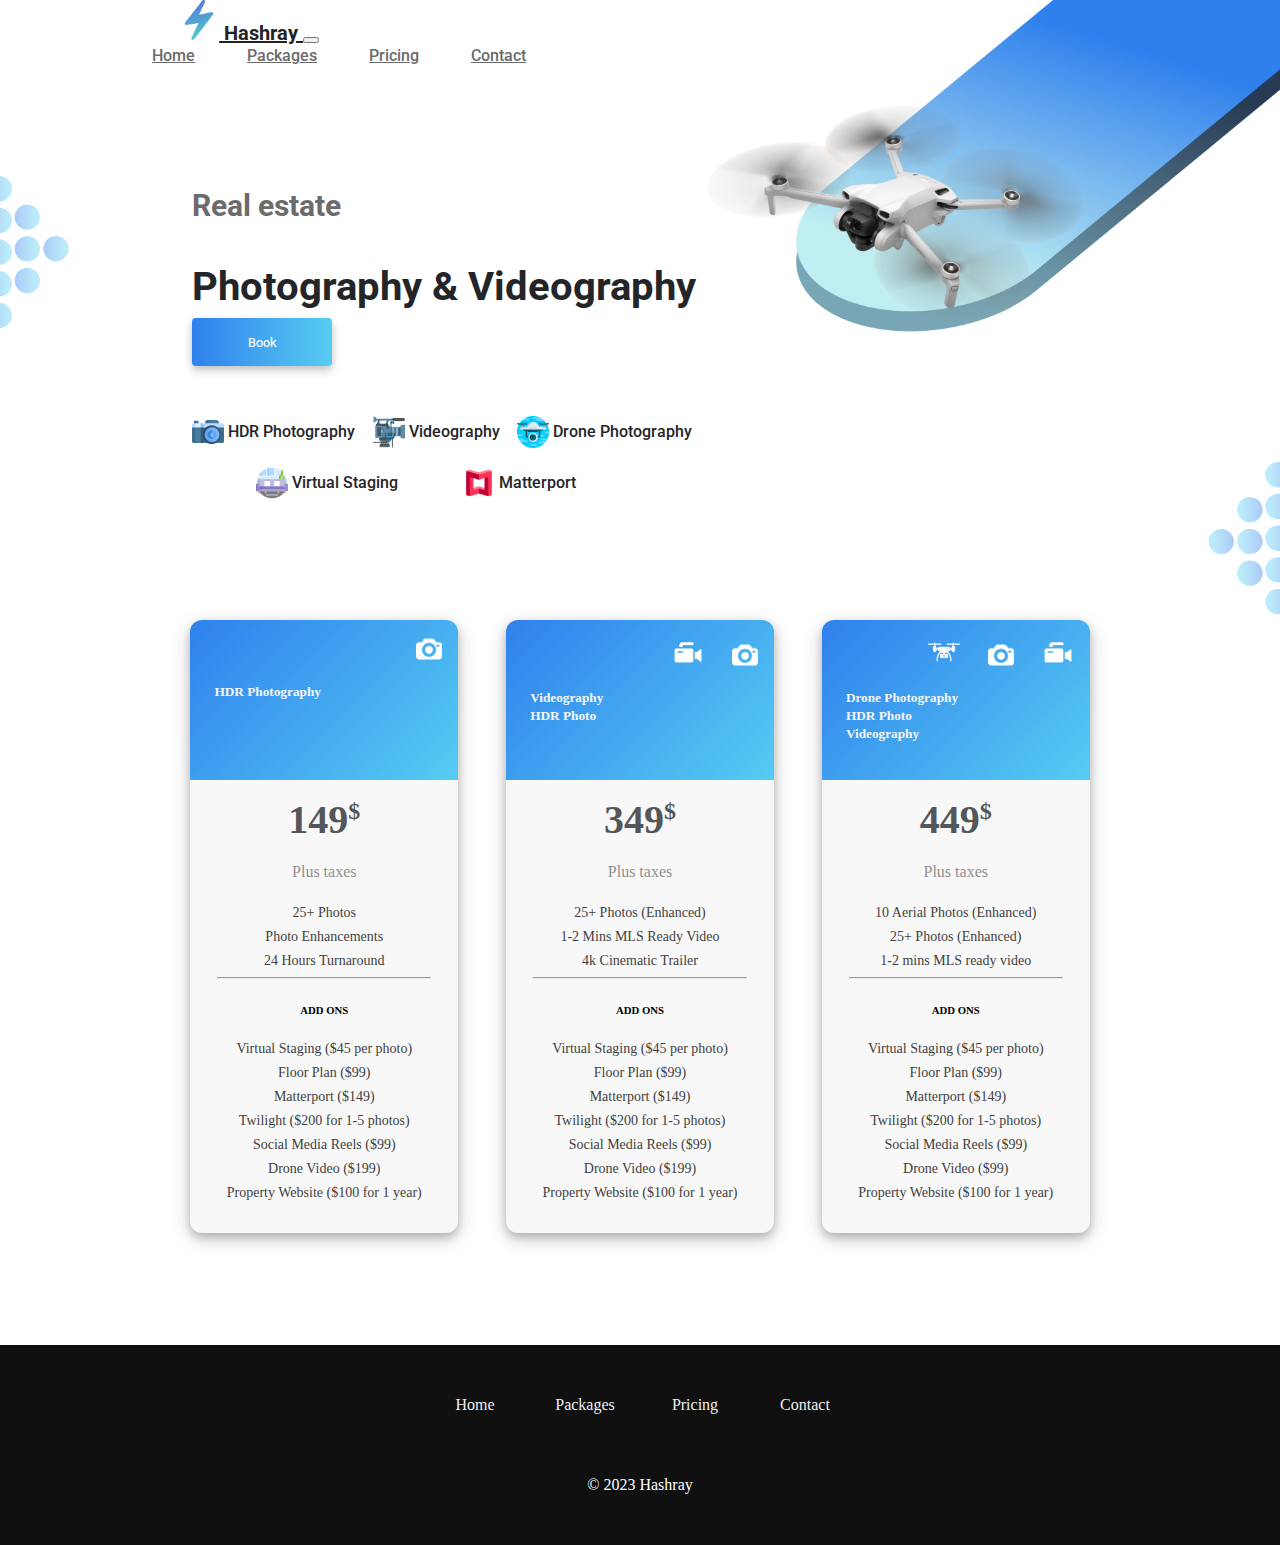
==== index.html @ f30b9655 "Add files via upload" ====
<!DOCTYPE html>
<html lang="en">
<head>
  <meta charset="UTF-8">
  <meta http-equiv="X-UA-Compatible" content="IE=edge">
  <meta name="viewport" content="width=device-width, initial-scale=1.0">
  <title>HomePage</title>
  <link rel="preconnect" href="https://fonts.googleapis.com">
  <link rel="preconnect" href="https://fonts.gstatic.com" crossorigin>
  <link href="https://fonts.googleapis.com/css2?family=Galada&family=Roboto:wght@100;300;400;500;700;900&display=swap" rel="stylesheet">
  <link href="https://cdn.jsdelivr.net/npm/bootstrap@5.2.3/dist/css/bootstrap.min.css" rel="stylesheet" integrity="sha384-rbsA2VBKQhggwzxH7pPCaAqO46MgnOM80zW1RWuH61DGLwZJEdK2Kadq2F9CUG65" crossorigin="anonymous">
  <link rel="stylesheet" href="app.css">
</head>

<body>  
  <!-- Navbar -->
  <nav class="myNav navbar sticky-top navbar-expand-lg navbar-light bg-light" id="pageTop">
    <div class="container-fluid">
      <a class="navbar-brand" href="#">
        <img src="/Images/HashRay.png" alt="Bootstrap" width="40" height="40">
        Hashray
      </a>
      <button class="navbar-toggler" type="button" data-bs-toggle="collapse" data-bs-target="#navbarNavAltMarkup" aria-controls="navbarNavAltMarkup" aria-expanded="false" aria-label="Toggle navigation">
        <span class="navbar-toggler-icon"></span>
      </button>
      <div class="collapse navbar-collapse" id="navbarNavAltMarkup">
        <div class="navbar-nav justify-content-center">
          <a class="nav-link active" aria-current="page" href="#pageTop">Home</a>
          <a class="nav-link" href="#PricingID">Packages</a>
          <a class="nav-link" href="#PricingID">Pricing</a>
          <a class="nav-link" href="contact.html">Contact</a>
        </div>
      </div>
    </div>
  </nav>
    
  <!-- Hero -->
  <div class="HeroDiv">
    <p class="heroHeading1">Real estate </p>
    <p class="heroHeading2">Photography & Videography </p>
    <button class="heroButton" onclick="location.href='/order.html'">Book</button>
    <div class="IconsFirstSet">
      <div class="IconContainer" >
        <img src="Images/camera_alt.png" alt="" width="32px" height="32px">
        <p>HDR Photography</p>
      </div>
      <div class="IconContainer" >
        <img src="Images/camera.png" alt="" width="32px" height="32px">
        <p>Videography</p>
      </div>
      <div class="IconContainer" >
        <img src="Images/drone_blue.png" alt="" width="32px" height="32px">
        <p>Drone Photography</p>
      </div>
    </div>
    <div class="IconsSecondSet">
      <div class="IconContainer" >
        <img src="Images/couch.png" alt="" width="32px" height="32px">
        <p>Virtual Staging</p>
      </div>
      <div class="IconContainer" >
        <img src="Images/Icon Red Left Shadow RGB.png" alt="" width="32px" height="32px">
        <p>Matterport</p>
      </div>
    </div>
    <div class="smallScreenIcons">
      <img src="Images/camera_alt.png" alt="" width="32px" height="32px">
      <img src="Images/camera.png" alt="" width="32px" height="32px">
      <img src="Images/drone_blue.png" alt="" width="32px" height="32px">
      <img src="Images/couch.png" alt="" width="32px" height="32px">
      <img src="Images/Icon Red Left Shadow RGB.png" alt="" width="32px" height="32px">
    </div>
  </div>

  <!-- Pricing Container -->
  <div class="PricingContainer" id="PricingID">
    <div class="cardPricing cardOne">
      <div class="cardTop cardOneTop">
        <div class="imageContainer">
          <img src="/Images/photo-camera.png" class="cardIcon" alt="" width="26px" height="26px">
        </div>
        <div class="cardHeadingContainer">
          <h5 class="cardHeading">HDR Photography</h5>
        </div>
      </div>
      <div class="cardBottom">
        <h3 class="price">149</h3>
        <p class="taxes">Plus taxes</p>
        <div class="cardParaContainer">
          <p class="cardParagraph">25+ Photos</p>
          <p class="cardParagraph">Photo Enhancements</p>
          <p class="cardParagraph">24 Hours Turnaround</p>
          <hr>
          <h6>ADD ONS</h6>
          <div class="AddOns">
            <p class="cardParagraph">Virtual Staging ($45 per photo)</p>
            <p class="cardParagraph">Floor Plan ($99)</p>
            <p class="cardParagraph">Matterport ($149)</p>
            <p class="cardParagraph">Twilight ($200 for 1-5 photos)</p>
            <p class="cardParagraph">Social Media Reels ($99)</p>
            <p class="cardParagraph">Drone Video ($199)</p>
            <p class="cardParagraph">Property Website ($100 for 1 year)</p>
          </div>
        </div>
      </div>
    </div>
    <div class="cardPricing cardTwo">
      <div class="cardTop cardTwoTop">
        <div class="imageContainer">
          <img src="/Images/camcorder.png" class="cardIcon" alt="" width="32px" height="32px">
          <img src="/Images/photo-camera.png" class="cardIcon" alt="" width="26px" height="26px">
        </div>
        <div class="cardHeadingContainer">
          <h5 class="cardHeading">Videography</h5>
          <h5 class="cardHeading">HDR Photo</h5>  
        </div>
      </div>
      <div class="cardBottom">
        <h3 class="price">349</h3>
        <p class="taxes">Plus taxes</p>
        <div class="cardParaContainer">
          <p class="cardParagraph">25+ Photos (Enhanced)</p>
          <p class="cardParagraph">1-2 Mins MLS Ready Video</p>
          <p class="cardParagraph">4k Cinematic Trailer</p>
          <hr>
          <h6>ADD ONS</h6>
          <div class="AddOns">
            <p class="cardParagraph">Virtual Staging ($45 per photo)</p>
            <p class="cardParagraph">Floor Plan ($99)</p>
            <p class="cardParagraph">Matterport ($149)</p>
            <p class="cardParagraph">Twilight ($200 for 1-5 photos)</p>
            <p class="cardParagraph">Social Media Reels ($99)</p>
            <p class="cardParagraph">Drone Video ($199)</p>
            <p class="cardParagraph">Property Website ($100 for 1 year)</p>
          </div>
        </div>
      </div>       
    </div>
    <div class="cardPricing cardThree">
      <div class="cardTop cardTwoTop">
        <div class="imageContainer">
          <img src="/Images/drone.png" class="cardIcon" alt="" width="32px" height="32px">
          <img src="/Images/photo-camera.png" class="cardIcon" alt="" width="26px" height="26px">
          <img src="/Images/camcorder.png" class="cardIcon" alt="" width="32px" height="32px">
        </div>
        <div class="cardHeadingContainer">
          <h5 class="cardHeading">Drone Photography</h5>  
          <h5 class="cardHeading">HDR Photo</h5>  
          <h5 class="cardHeading">Videography</h5>
        </div>
      </div>
      <div class="cardBottom">
        <h3 class="price">449</h3>
        <p class="taxes">Plus taxes</p>
        <div class="cardParaContainer">
          <p class="cardParagraph">10 Aerial Photos (Enhanced)</p>
          <p class="cardParagraph">25+ Photos (Enhanced)</p>
          <p class="cardParagraph">1-2 mins MLS ready video</p>
          <hr>
          <h6>ADD ONS</h6>
          <div class="AddOns">
            <p class="cardParagraph">Virtual Staging ($45 per photo)</p>
            <p class="cardParagraph">Floor Plan ($99)</p>
            <p class="cardParagraph">Matterport ($149)</p>
            <p class="cardParagraph">Twilight ($200 for 1-5 photos)</p>
            <p class="cardParagraph">Social Media Reels ($99)</p>
            <p class="cardParagraph">Drone Video ($99)</p>
            <p class="cardParagraph">Property Website ($100 for 1 year)</p>
          </div>
        </div>
      </div>       
    </div>
  </div>

  
  <!-- Footer -->
  <footer class="footerContainer" id="footerID">
    <div class="footerNavContainer">
      <ul class="footerNav">
        <li class="footer-item"><a href="#pageTop" class="footer-anchor">Home</a></li>
        <li class="footer-item"><a href="#PricingID" class="footer-anchor">Packages</a></li>
        <li class="footer-item"><a href="#PricingID" class="footer-anchor">Pricing</a></li>
        <li class="footer-item"><a href="contact.html" class="footer-anchor">Contact</a></li>
      </ul>
    </div>
    <div class="copyrightContainer">
      <p class="copyright">© 2023 Hashray</p>
    </div>    
  </footer>
  

  <script src="https://cdn.jsdelivr.net/npm/bootstrap@5.2.3/dist/js/bootstrap.bundle.min.js" integrity="sha384-kenU1KFdBIe4zVF0s0G1M5b4hcpxyD9F7jL+jjXkk+Q2h455rYXK/7HAuoJl+0I4" crossorigin="anonymous"></script>
</body>
---- app.css ----
body {
    margin: 0px;
    width: 100vw;
    display: flex;
    flex-direction: column;
    justify-content: center;
    align-items: center;
    overflow-x: hidden;
    background-image: url(Images/BG_Image.png);
    background-size: 100%;
    background-repeat: no-repeat;
}

.navbar-brand {
    margin-left: 14%;
    font-family: 'Roboto';
    font-style: normal;
    font-weight: 700;
    font-size: 20px;
    line-height: 0px;
    color: #232323;
}

.myNav {
    width: 100%;
    /* --bs-bg-opacity: 0; */
}

.navbar-nav {
    margin-left: 10%;
}

.nav-link {
    margin: 0px 24px 0px 24px;
    font-family: 'Roboto';
    font-style: normal;
    font-weight: 500;
    font-size: 16px;
    line-height: 24px;
    color: #6B6B6B;
}

.HeroDiv {
    width: 70vw;
    height: auto;
    margin-top: 120px;
}

.heroHeading1 {
    font-family: 'Roboto';
    font-style: normal;
    font-weight: 700;
    font-size: 30px;
    line-height: auto;
    color: #6B6B6B;
    margin: 0px;
}

.heroHeading2 {
    font-family: 'Roboto';
    font-style: normal;
    font-weight: 700;
    font-size: 40px;
    line-height: auto;
    color: #232528;
    margin-bottom: 8px;
}

.heroButton {
    border: none;
    width: 140px;
    height: 48px;
    background: linear-gradient(90.07deg, #2F80ED 0.06%, #56CCF2 98.51%);
    border-radius: 4px;
    color: #F5F5F5;
    filter: drop-shadow(0px 4px 4px rgba(0, 0, 0, 0.25));
    font-family: 'Roboto';
    font-weight: 500;
}

.IconsFirstSet {
    display: flex;
    justify-content: space-between;
    width: 50%;
    min-width: 500px;
    margin-top: 40px;
    flex-wrap: wrap;
}

.IconContainer {
    display: flex;
    align-items: center;
}

.IconContainer p {
    margin-top: 16px;
    margin-left: 4px;
    font-family: 'Roboto';
    font-style: normal;
    font-weight: 500;
    font-size: 16px;
    line-height: 19px;
    color: #232528;
}

.IconsSecondSet {
    display: flex;
    justify-content: space-evenly;
    width: 50%;
    margin-top: 0px;
    min-width: 300px;
    flex-wrap: wrap;
}

.smallScreenIcons {
    display: none;
}

.PricingContainer {
    width: 74vw;
    height: auto;
    /* background-color: antiquewhite; */
    margin-top: 100px;
    align-self: center;
    display: flex;
    flex-wrap: wrap;
    justify-content: center;
    align-items: center;
}

.cardPricing {
    margin: auto;
    margin: 12px 24px 12px 24px;
    min-height: 400px;
    flex-basis: 250px;
    flex-grow: 1;
    background-color: #F8F8F8;
    border-radius: 12px;
    box-shadow: 0 4px 8px 0 rgba(0, 0, 0, 0.2), 0 6px 20px 0 rgba(0, 0, 0, 0.19);
}

.cardTop {
    /* background-color: #56CCF2; */
    background: linear-gradient(135deg, #2F80ED, #56CCF2);
    height: 160px;
    border-radius: 12px 12px 0px 0px;
    display: flex;
    flex-direction: column;
}

.imageContainer {
    align-self: flex-end;
    margin: 0px 16px;
}

.cardIcon {
    margin: 16px 0px 0px 24px;
}

.cardHeading {
    color: #F5F5F5;
    margin: 2px 24px;
}

.cardHeadingContainer {
    margin-top: 16px;
    margin-bottom: 16px;
}


.cardBottom {
    display: flex;
    flex-direction: column;
    justify-content: center;
    align-items: center;
    height: auto;
}

.cardParaContainer {
    width: 80%;
    text-align: center;
}

.price {
    font-weight: 800;
    font-size: 40px;
    margin: 16px 0px 4px 0px;
    color: #54575A;
}

.price::after {
    content: '$';
    font-size: 24px;
    font-weight: 900;
    vertical-align: super;
}

.dollar {
    font-size: 16px;
    color: #54575A;
}

.taxes {
    font-size: 16px;
    color: #909090;
}

.cardLine {
    width: 80%;
    margin: 8px;
}

.cardParagraph {
    margin: 8px;
    font-size: 14px;
    font-weight: 500;
    color: #414141;
}

.AddOns {
    margin: 16px 0px 32px 0px;
}

.footerContainer {
    width: 100vw;
    height: 200px;
    margin-top: 100px;
    background-color: #101010;
    display: flex;
    flex-direction: column;
    justify-content: center;
}

.footerNav {
    list-style-type: none;
    display: flex;
    justify-content: center;
    height: 24px;
    padding: 0px;
}

.footer-item {
    margin: 0px 20px;
    width: 70px;
    text-align: center;
}

.footer-anchor {
    text-decoration: none;
    color: rgb(239, 239, 239);
}

.footer-anchor:hover {
    text-decoration: underline;
    color: whitesmoke;
    font-size: 17px;
}

.copyrightContainer {
    align-self: center;
    margin-top: 24px;
    color: rgb(255, 255, 255);
}








/*********************************************Media Queries - Medium*********************************************/
/*********************************************Media Queries - Medium*********************************************/
/*********************************************Media Queries - Medium*********************************************/
@media screen and (max-width:700px) {

    body {
        background-image: url(Images/BG_Image_Low.png);
    }

    .navbar-brand {
        margin-left: 0%;
    }

    .IconContainer {
        display: none;
    }

    .smallScreenIcons {
        display: flex;
        justify-content: space-between;
    }

    .HeroDiv {
        margin-top: 60px !important;
        width: 78vw;
    }

    .PricingContainer {
        width: 90vw;
        height: auto;
        /* background-color: antiquewhite; */
        margin-top: 40px;
        align-self: center;
        display: flex;
        flex-wrap: wrap;
        justify-content: center;
        align-items: center;
    }

    .HeroDiv {
        margin-top: 80px;
    }

    .footer-item {
        margin: 0px 10px;
        width: 65px;
    }
}
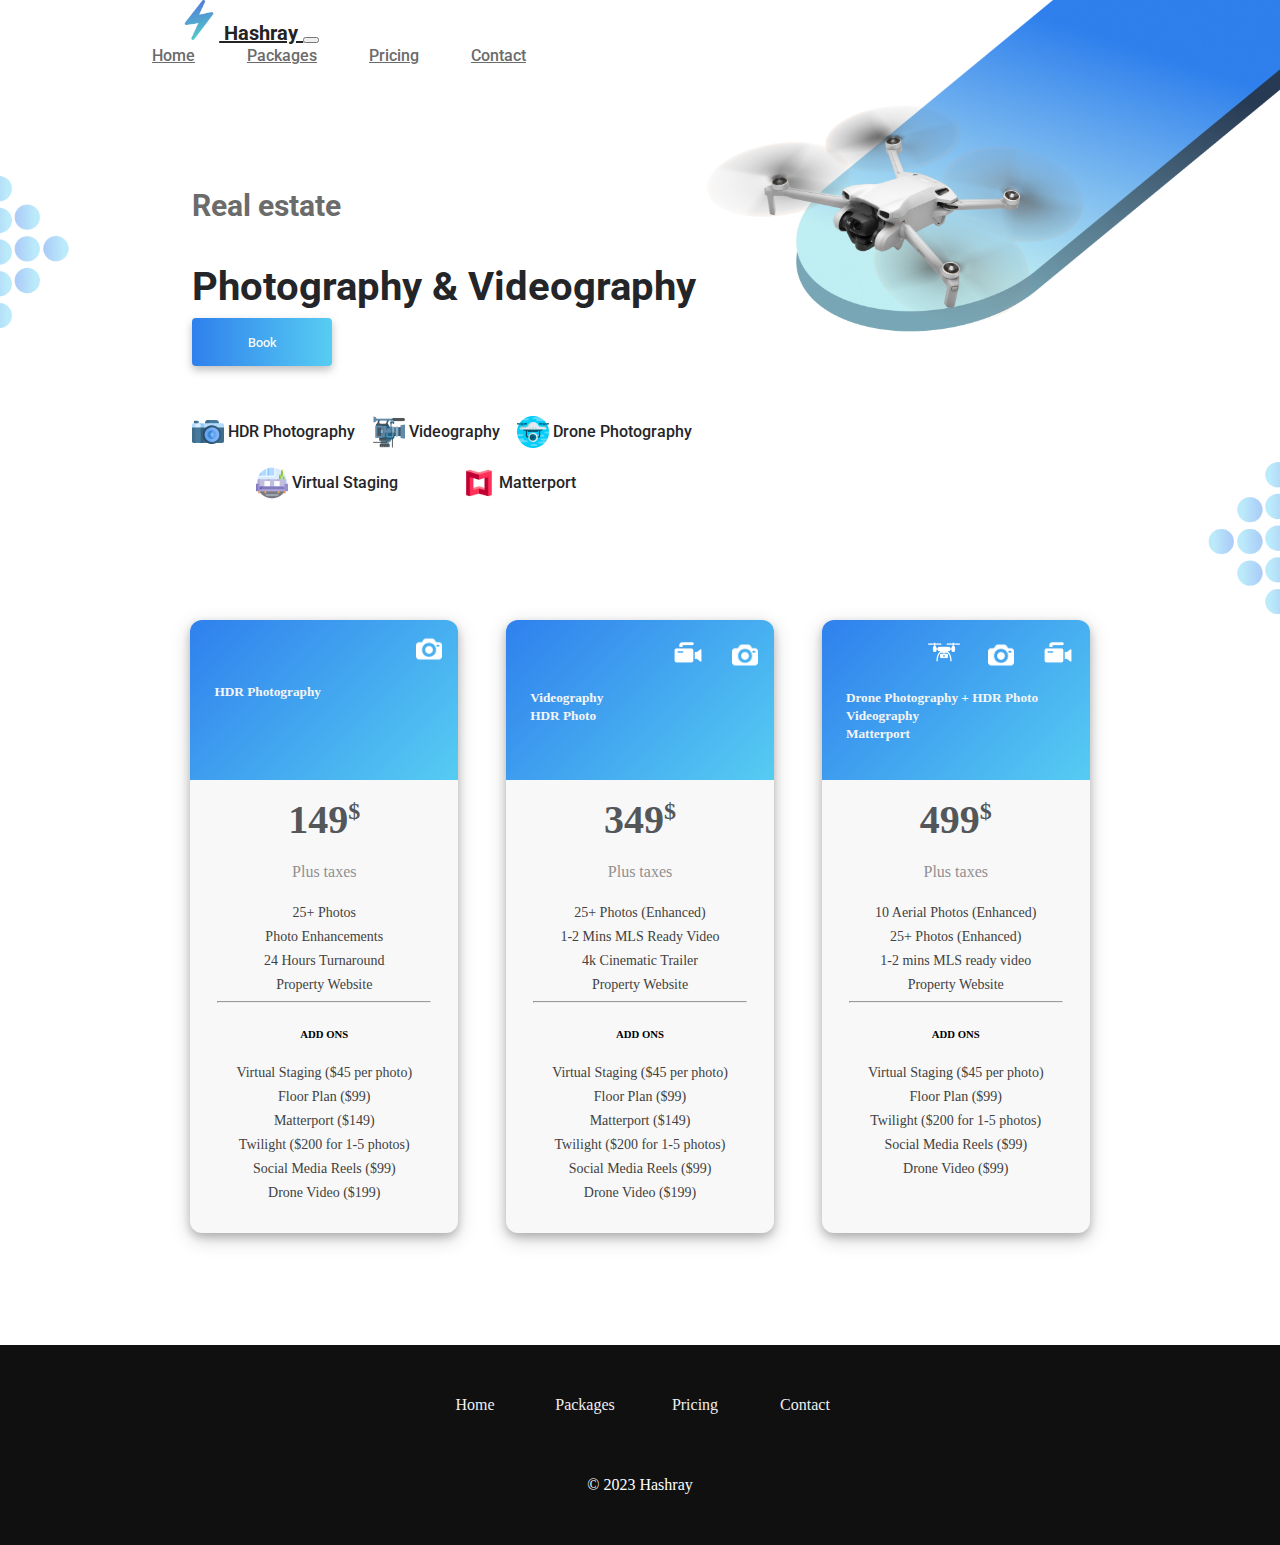
==== commit 82b694ef: "Add files via upload" ====
--- a/index.html
+++ b/index.html
@@ -90,6 +90,7 @@
           <p class="cardParagraph">25+ Photos</p>
           <p class="cardParagraph">Photo Enhancements</p>
           <p class="cardParagraph">24 Hours Turnaround</p>
+          <p class="cardParagraph">Property Website</p>
           <hr>
           <h6>ADD ONS</h6>
           <div class="AddOns">
@@ -99,7 +100,6 @@
             <p class="cardParagraph">Twilight ($200 for 1-5 photos)</p>
             <p class="cardParagraph">Social Media Reels ($99)</p>
             <p class="cardParagraph">Drone Video ($199)</p>
-            <p class="cardParagraph">Property Website ($100 for 1 year)</p>
           </div>
         </div>
       </div>
@@ -122,6 +122,7 @@
           <p class="cardParagraph">25+ Photos (Enhanced)</p>
           <p class="cardParagraph">1-2 Mins MLS Ready Video</p>
           <p class="cardParagraph">4k Cinematic Trailer</p>
+          <p class="cardParagraph">Property Website</p>
           <hr>
           <h6>ADD ONS</h6>
           <div class="AddOns">
@@ -131,7 +132,6 @@
             <p class="cardParagraph">Twilight ($200 for 1-5 photos)</p>
             <p class="cardParagraph">Social Media Reels ($99)</p>
             <p class="cardParagraph">Drone Video ($199)</p>
-            <p class="cardParagraph">Property Website ($100 for 1 year)</p>
           </div>
         </div>
       </div>       
@@ -144,35 +144,34 @@
           <img src="/Images/camcorder.png" class="cardIcon" alt="" width="32px" height="32px">
         </div>
         <div class="cardHeadingContainer">
-          <h5 class="cardHeading">Drone Photography</h5>  
-          <h5 class="cardHeading">HDR Photo</h5>  
+          <h5 class="cardHeading">Drone Photography + HDR Photo</h5>  
           <h5 class="cardHeading">Videography</h5>
+          <h5 class="cardHeading">Matterport</h5>  
         </div>
       </div>
       <div class="cardBottom">
-        <h3 class="price">449</h3>
+        <h3 class="price">499</h3>
         <p class="taxes">Plus taxes</p>
         <div class="cardParaContainer">
           <p class="cardParagraph">10 Aerial Photos (Enhanced)</p>
           <p class="cardParagraph">25+ Photos (Enhanced)</p>
           <p class="cardParagraph">1-2 mins MLS ready video</p>
+          <p class="cardParagraph">Property Website</p>
           <hr>
           <h6>ADD ONS</h6>
           <div class="AddOns">
             <p class="cardParagraph">Virtual Staging ($45 per photo)</p>
-            <p class="cardParagraph">Floor Plan ($99)</p>
-            <p class="cardParagraph">Matterport ($149)</p>
+            <p class="cardParagraph">Floor Plan ($99)</p> 
             <p class="cardParagraph">Twilight ($200 for 1-5 photos)</p>
             <p class="cardParagraph">Social Media Reels ($99)</p>
             <p class="cardParagraph">Drone Video ($99)</p>
-            <p class="cardParagraph">Property Website ($100 for 1 year)</p>
+            <p class="cardParagraph">&#x200B</p>
           </div>
         </div>
       </div>       
     </div>
   </div>
 
-  
   <!-- Footer -->
   <footer class="footerContainer" id="footerID">
     <div class="footerNavContainer">
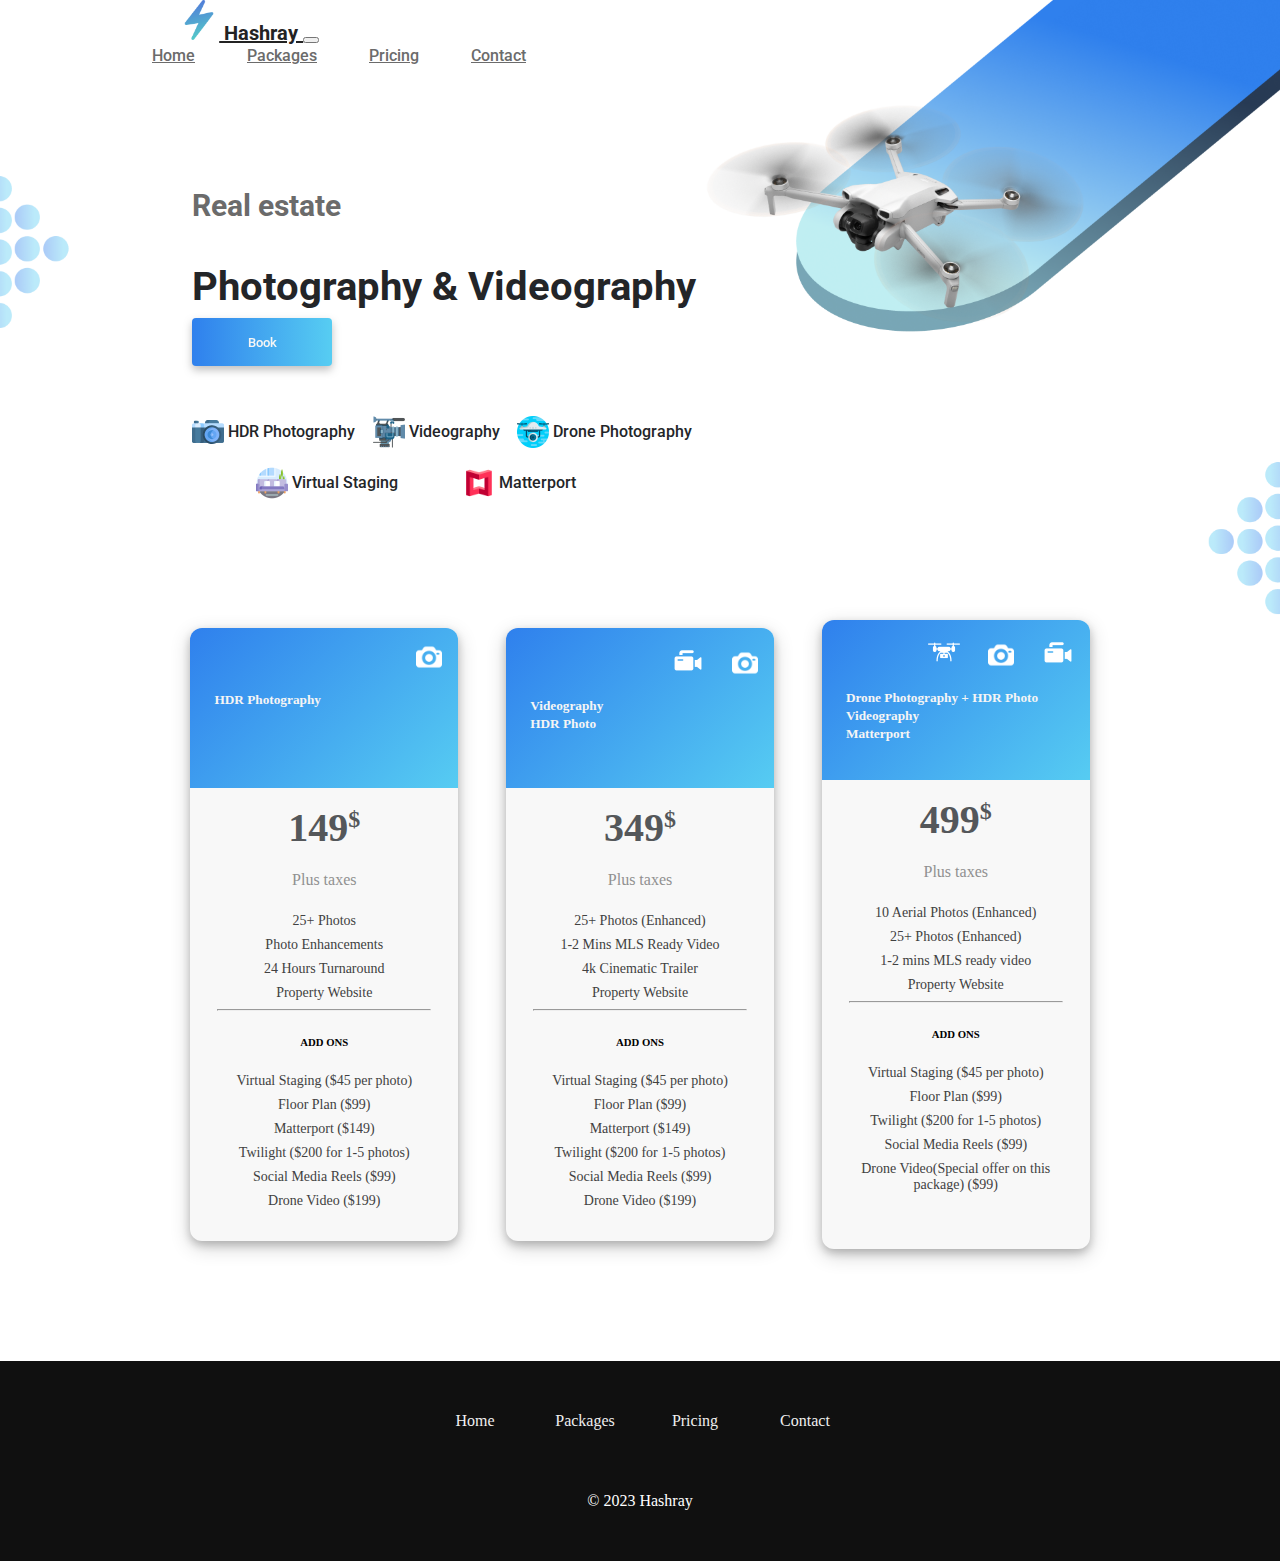
==== commit c201b11d: "Add files via upload" ====
--- a/index.html
+++ b/index.html
@@ -164,7 +164,7 @@
             <p class="cardParagraph">Floor Plan ($99)</p> 
             <p class="cardParagraph">Twilight ($200 for 1-5 photos)</p>
             <p class="cardParagraph">Social Media Reels ($99)</p>
-            <p class="cardParagraph">Drone Video ($99)</p>
+            <p class="cardParagraph">Drone Video(Special offer on this package) ($99)</p>
             <p class="cardParagraph">&#x200B</p>
           </div>
         </div>
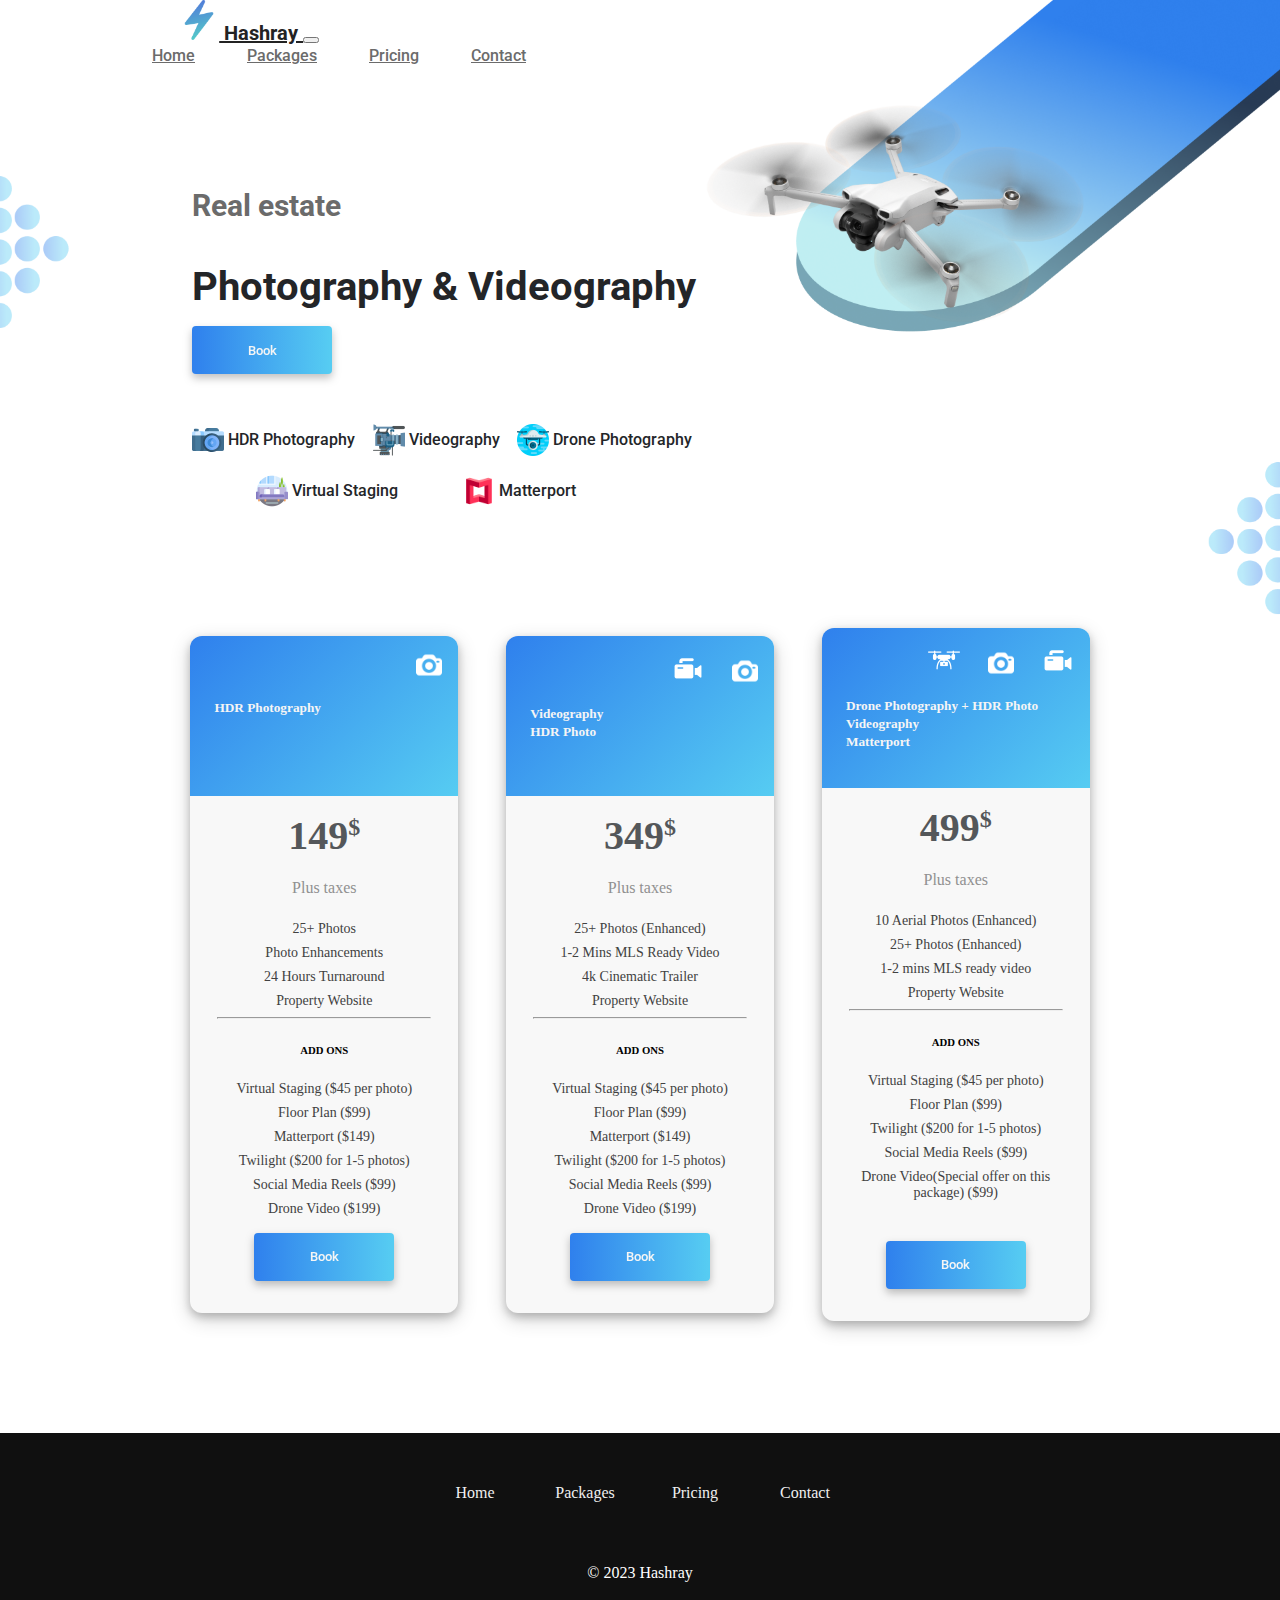
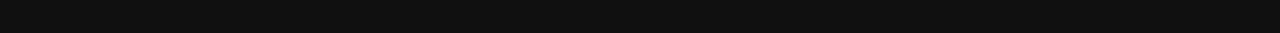
==== commit 4a4568bf: "Add files via upload" ====
--- a/index.html
+++ b/index.html
@@ -100,6 +100,7 @@
             <p class="cardParagraph">Twilight ($200 for 1-5 photos)</p>
             <p class="cardParagraph">Social Media Reels ($99)</p>
             <p class="cardParagraph">Drone Video ($199)</p>
+            <button class="heroButtonPricingContainer" onclick="location.href='/order.html'">Book</button>
           </div>
         </div>
       </div>
@@ -132,6 +133,7 @@
             <p class="cardParagraph">Twilight ($200 for 1-5 photos)</p>
             <p class="cardParagraph">Social Media Reels ($99)</p>
             <p class="cardParagraph">Drone Video ($199)</p>
+            <button class="heroButtonPricingContainer" onclick="location.href='/order.html'">Book</button>
           </div>
         </div>
       </div>       
@@ -166,6 +168,7 @@
             <p class="cardParagraph">Social Media Reels ($99)</p>
             <p class="cardParagraph">Drone Video(Special offer on this package) ($99)</p>
             <p class="cardParagraph">&#x200B</p>
+            <button class="heroButtonPricingContainer" onclick="location.href='/order.html'">Book</button>
           </div>
         </div>
       </div>       
--- a/app.css
+++ b/app.css
@@ -67,6 +67,20 @@
 }
 
 .heroButton {
+    margin-top: 8px;
+    border: none;
+    width: 140px;
+    height: 48px;
+    background: linear-gradient(90.07deg, #2F80ED 0.06%, #56CCF2 98.51%);
+    border-radius: 4px;
+    color: #F5F5F5;
+    filter: drop-shadow(0px 4px 4px rgba(0, 0, 0, 0.25));
+    font-family: 'Roboto';
+    font-weight: 500;
+}
+
+.heroButtonPricingContainer {
+    margin-top: 8px;
     border: none;
     width: 140px;
     height: 48px;
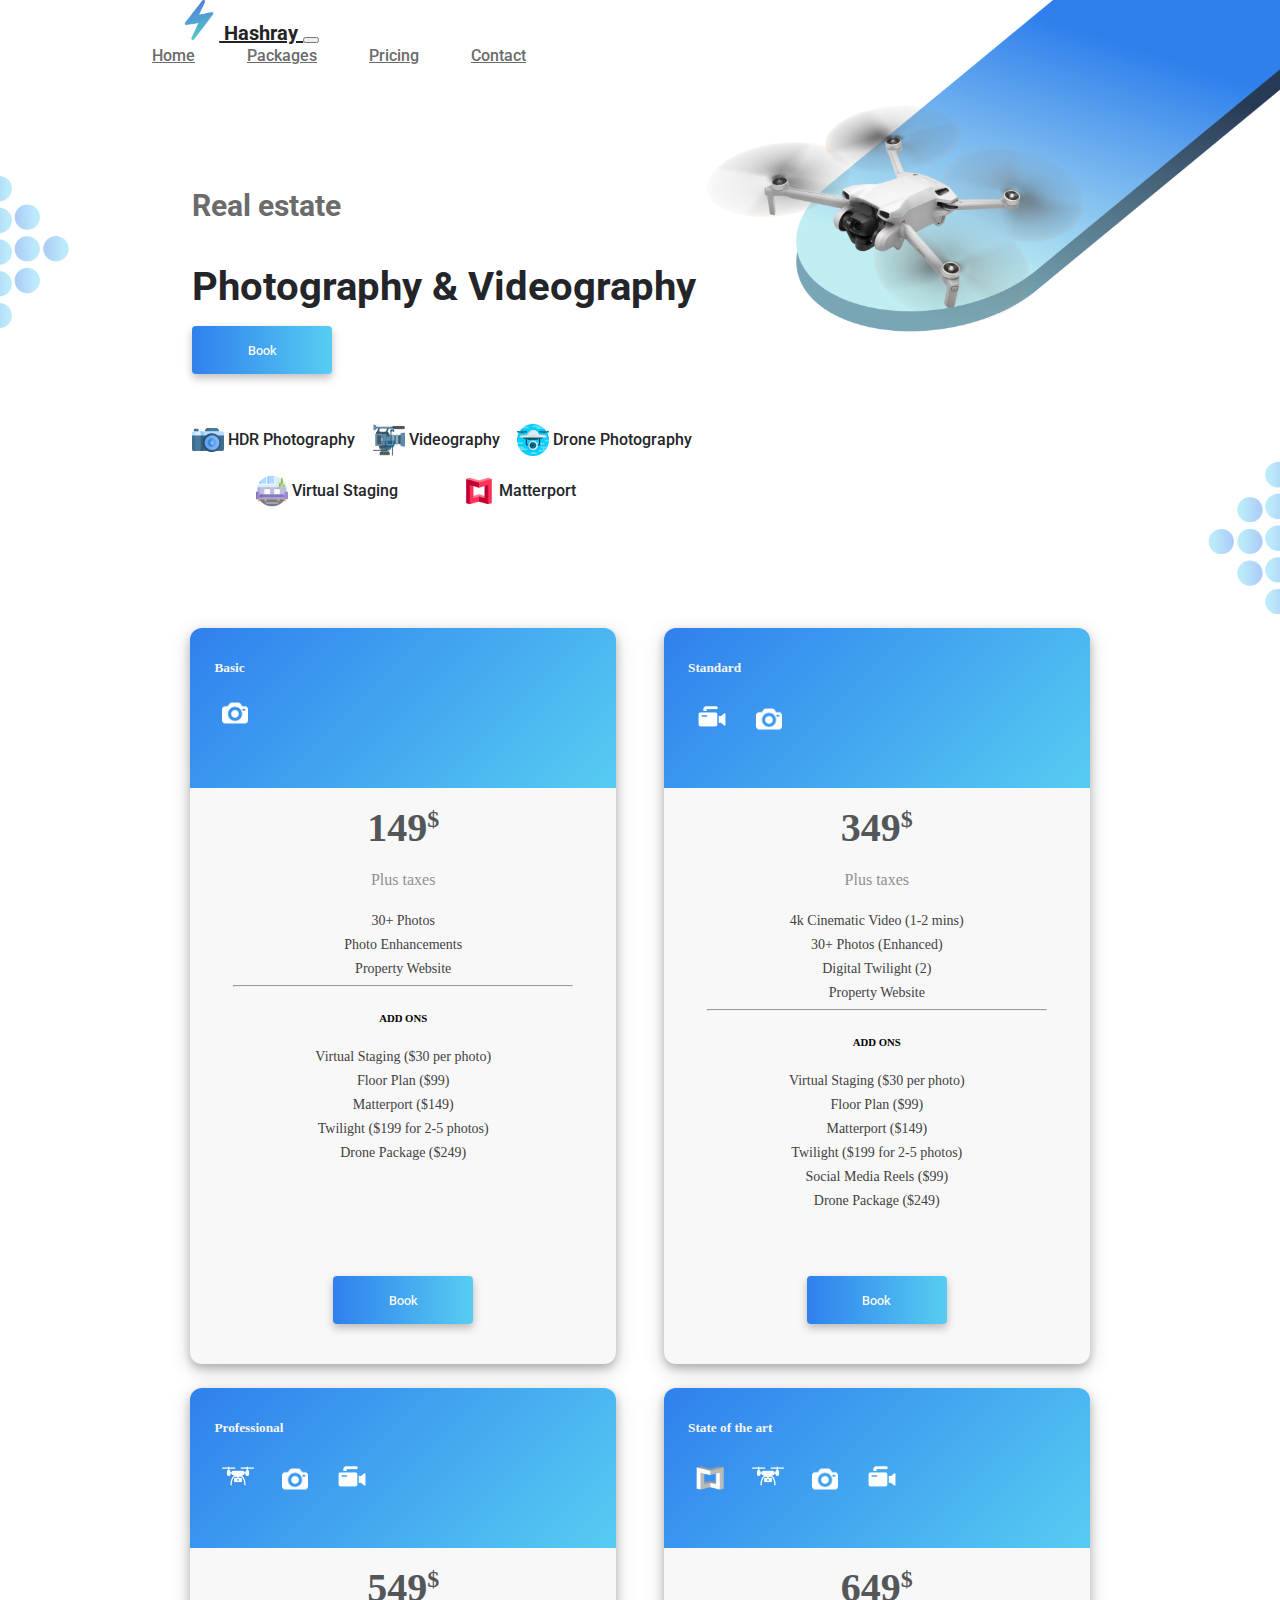
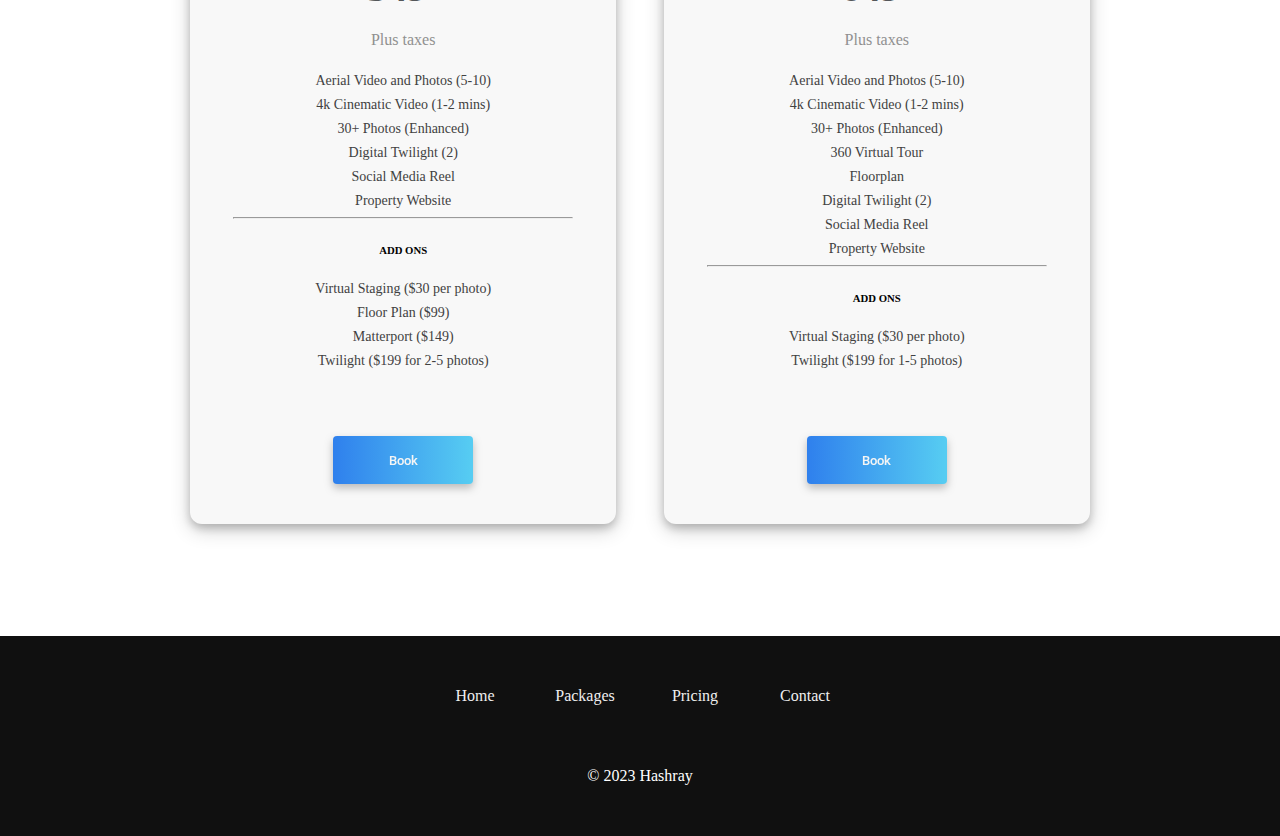
==== commit 9bcbfb35: "Add files via upload" ====
--- a/index.html
+++ b/index.html
@@ -17,7 +17,7 @@
   <nav class="myNav navbar sticky-top navbar-expand-lg navbar-light bg-light" id="pageTop">
     <div class="container-fluid">
       <a class="navbar-brand" href="#">
-        <img src="/Images/HashRay.png" alt="Bootstrap" width="40" height="40">
+        <img src="Images/HashRay.png" alt="Bootstrap" width="40" height="40">
         Hashray
       </a>
       <button class="navbar-toggler" type="button" data-bs-toggle="collapse" data-bs-target="#navbarNavAltMarkup" aria-controls="navbarNavAltMarkup" aria-expanded="false" aria-label="Toggle navigation">
@@ -75,103 +75,137 @@
   <!-- Pricing Container -->
   <div class="PricingContainer" id="PricingID">
     <div class="cardPricing cardOne">
-      <div class="cardTop cardOneTop">
-        <div class="imageContainer">
-          <img src="/Images/photo-camera.png" class="cardIcon" alt="" width="26px" height="26px">
-        </div>
-        <div class="cardHeadingContainer">
-          <h5 class="cardHeading">HDR Photography</h5>
+      <div class="cardTop cardOneTop">       
+        <div class="cardHeadingContainer">
+          <h5 class="cardHeading">Basic</h5>
+        </div>
+        <div class="imageContainer">
+          <img src="Images/photo-camera.png" class="cardIcon" alt="" width="26px" height="26px">
         </div>
       </div>
       <div class="cardBottom">
         <h3 class="price">149</h3>
         <p class="taxes">Plus taxes</p>
         <div class="cardParaContainer">
-          <p class="cardParagraph">25+ Photos</p>
+          <p class="cardParagraph">30+ Photos</p>
           <p class="cardParagraph">Photo Enhancements</p>
-          <p class="cardParagraph">24 Hours Turnaround</p>
-          <p class="cardParagraph">Property Website</p>
-          <hr>
-          <h6>ADD ONS</h6>
-          <div class="AddOns">
-            <p class="cardParagraph">Virtual Staging ($45 per photo)</p>
+          <p class="cardParagraph">Property Website</p>
+          <hr>
+          <h6>ADD ONS</h6>
+          <div class="AddOns">
+            <p class="cardParagraph">Virtual Staging ($30 per photo)</p>
             <p class="cardParagraph">Floor Plan ($99)</p>
             <p class="cardParagraph">Matterport ($149)</p>
-            <p class="cardParagraph">Twilight ($200 for 1-5 photos)</p>
-            <p class="cardParagraph">Social Media Reels ($99)</p>
-            <p class="cardParagraph">Drone Video ($199)</p>
-            <button class="heroButtonPricingContainer" onclick="location.href='/order.html'">Book</button>
-          </div>
-        </div>
-      </div>
+            <p class="cardParagraph">Twilight ($199 for 2-5 photos)</p>      
+            <p class="cardParagraph">Drone Package ($249)</p>      
+          </div>      
+        </div>
+
+      </div>
+      <button class="heroButtonPricingContainer" onclick="location.href='/order.html'">Book</button>
     </div>
     <div class="cardPricing cardTwo">
       <div class="cardTop cardTwoTop">
-        <div class="imageContainer">
-          <img src="/Images/camcorder.png" class="cardIcon" alt="" width="32px" height="32px">
-          <img src="/Images/photo-camera.png" class="cardIcon" alt="" width="26px" height="26px">
-        </div>
-        <div class="cardHeadingContainer">
-          <h5 class="cardHeading">Videography</h5>
-          <h5 class="cardHeading">HDR Photo</h5>  
+        <div class="cardHeadingContainer">
+          <h5 class="cardHeading">Standard</h5>
+        </div>
+        <div class="imageContainer">
+          <img src="Images/camcorder.png" class="cardIcon" alt="" width="32px" height="32px">
+          <img src="Images/photo-camera.png" class="cardIcon" alt="" width="26px" height="26px">
         </div>
       </div>
       <div class="cardBottom">
         <h3 class="price">349</h3>
         <p class="taxes">Plus taxes</p>
         <div class="cardParaContainer">
-          <p class="cardParagraph">25+ Photos (Enhanced)</p>
-          <p class="cardParagraph">1-2 Mins MLS Ready Video</p>
-          <p class="cardParagraph">4k Cinematic Trailer</p>
-          <p class="cardParagraph">Property Website</p>
-          <hr>
-          <h6>ADD ONS</h6>
-          <div class="AddOns">
-            <p class="cardParagraph">Virtual Staging ($45 per photo)</p>
+          <p class="cardParagraph">4k Cinematic Video (1-2 mins)</p>
+          <p class="cardParagraph">30+ Photos (Enhanced)</p>
+          <p class="cardParagraph">Digital Twilight (2)</p>
+          <p class="cardParagraph">Property Website</p>
+          <hr>
+          <h6>ADD ONS</h6>
+          <div class="AddOns">
+            <p class="cardParagraph">Virtual Staging ($30 per photo)</p>
             <p class="cardParagraph">Floor Plan ($99)</p>
             <p class="cardParagraph">Matterport ($149)</p>
-            <p class="cardParagraph">Twilight ($200 for 1-5 photos)</p>
+            <p class="cardParagraph">Twilight ($199 for 2-5 photos)</p>
             <p class="cardParagraph">Social Media Reels ($99)</p>
-            <p class="cardParagraph">Drone Video ($199)</p>
-            <button class="heroButtonPricingContainer" onclick="location.href='/order.html'">Book</button>
+            <p class="cardParagraph">Drone Package ($249)</p>  
           </div>
         </div>
-      </div>       
+
+      </div>   
+      <button class="heroButtonPricingContainer" onclick="location.href='/order.html'">Book</button>    
     </div>
     <div class="cardPricing cardThree">
-      <div class="cardTop cardTwoTop">
-        <div class="imageContainer">
-          <img src="/Images/drone.png" class="cardIcon" alt="" width="32px" height="32px">
-          <img src="/Images/photo-camera.png" class="cardIcon" alt="" width="26px" height="26px">
-          <img src="/Images/camcorder.png" class="cardIcon" alt="" width="32px" height="32px">
-        </div>
-        <div class="cardHeadingContainer">
-          <h5 class="cardHeading">Drone Photography + HDR Photo</h5>  
-          <h5 class="cardHeading">Videography</h5>
-          <h5 class="cardHeading">Matterport</h5>  
-        </div>
-      </div>
-      <div class="cardBottom">
-        <h3 class="price">499</h3>
-        <p class="taxes">Plus taxes</p>
-        <div class="cardParaContainer">
-          <p class="cardParagraph">10 Aerial Photos (Enhanced)</p>
-          <p class="cardParagraph">25+ Photos (Enhanced)</p>
-          <p class="cardParagraph">1-2 mins MLS ready video</p>
-          <p class="cardParagraph">Property Website</p>
-          <hr>
-          <h6>ADD ONS</h6>
-          <div class="AddOns">
-            <p class="cardParagraph">Virtual Staging ($45 per photo)</p>
+      <div class="cardTop cardThreeTop">
+        <div class="cardHeadingContainer">
+          <h5 class="cardHeading">Professional</h5>  
+        </div>
+        <div class="imageContainer">
+          <img src="Images/drone.png" class="cardIcon" alt="" width="32px" height="32px">
+          <img src="Images/photo-camera.png" class="cardIcon" alt="" width="26px" height="26px">
+          <img src="Images/camcorder.png" class="cardIcon" alt="" width="32px" height="32px">
+        </div>
+      </div>
+      <div class="cardBottom">
+        <h3 class="price">549</h3>
+        <p class="taxes">Plus taxes</p>
+        <div class="cardParaContainer">
+          <p class="cardParagraph">Aerial Video and Photos (5-10)</p>
+          <p class="cardParagraph">4k Cinematic Video (1-2 mins)</p>
+          <p class="cardParagraph">30+ Photos (Enhanced)</p>
+          <p class="cardParagraph">Digital Twilight (2)</p>
+          <p class="cardParagraph">Social Media Reel</p>
+          <p class="cardParagraph">Property Website</p>
+          <hr>
+          <h6>ADD ONS</h6>
+          <div class="AddOns">
+            <p class="cardParagraph">Virtual Staging ($30 per photo)</p> 
             <p class="cardParagraph">Floor Plan ($99)</p> 
-            <p class="cardParagraph">Twilight ($200 for 1-5 photos)</p>
-            <p class="cardParagraph">Social Media Reels ($99)</p>
-            <p class="cardParagraph">Drone Video(Special offer on this package) ($99)</p>
-            <p class="cardParagraph">&#x200B</p>
-            <button class="heroButtonPricingContainer" onclick="location.href='/order.html'">Book</button>
+            <p class="cardParagraph">Matterport ($149)</p> 
+            <p class="cardParagraph">Twilight ($199 for 2-5 photos)</p>
+            <p class="cardParagraph">&#x200B</p>    
+          </div> 
+        </div>
+
+      </div>
+      <button class="heroButtonPricingContainer" onclick="location.href='/order.html'">Book</button>      
+    </div>
+    <div class="cardPricing cardFour">
+      <div class="cardTop cardFourTop">
+        <div class="cardHeadingContainer">
+          <h5 class="cardHeading">State of the art</h5>  
+        </div>
+        <div class="imageContainer">
+          <img src="Images/Matterport_White.png" class="cardIcon" alt="" width="28px" height="28px">
+          <img src="Images/drone.png" class="cardIcon" alt="" width="32px" height="32px">
+          <img src="Images/photo-camera.png" class="cardIcon" alt="" width="26px" height="26px">
+          <img src="Images/camcorder.png" class="cardIcon" alt="" width="32px" height="32px">
+        </div>
+      </div>
+      <div class="cardBottom">
+        <h3 class="price">649</h3>
+        <p class="taxes">Plus taxes</p>
+        <div class="cardParaContainer">
+          <p class="cardParagraph">Aerial Video and Photos (5-10)</p>
+          <p class="cardParagraph">4k Cinematic Video (1-2 mins)</p>
+          <p class="cardParagraph">30+ Photos (Enhanced)</p>
+          <p class="cardParagraph">360 Virtual Tour</p>
+          <p class="cardParagraph">Floorplan</p>
+          <p class="cardParagraph">Digital Twilight (2)</p>
+          <p class="cardParagraph">Social Media Reel</p>
+          <p class="cardParagraph">Property Website</p>
+          <hr>
+          <h6>ADD ONS</h6>
+          <div class="AddOns">
+            <p class="cardParagraph">Virtual Staging ($30 per photo)</p> 
+            <p class="cardParagraph">Twilight ($199 for 1-5 photos)</p>
+             <p class="cardParagraph">&#x200B</p>
           </div>
         </div>
-      </div>       
+      </div>   
+      <button class="heroButtonPricingContainer" onclick="location.href='/order.html'">Book</button>    
     </div>
   </div>
 
--- a/app.css
+++ b/app.css
@@ -90,6 +90,9 @@
     filter: drop-shadow(0px 4px 4px rgba(0, 0, 0, 0.25));
     font-family: 'Roboto';
     font-weight: 500;
+    margin-bottom: 40px;
+    align-self: center;
+    justify-self: center;
 }
 
 .IconsFirstSet {
@@ -142,11 +145,14 @@
     align-items: center;
 }
 
+
 .cardPricing {
+    display: flex;
+    flex-direction: column;
     margin: auto;
     margin: 12px 24px 12px 24px;
-    min-height: 400px;
-    flex-basis: 250px;
+    min-height: 700px;
+    flex-basis: 280px;
     flex-grow: 1;
     background-color: #F8F8F8;
     border-radius: 12px;
@@ -163,8 +169,8 @@
 }
 
 .imageContainer {
-    align-self: flex-end;
-    margin: 0px 16px;
+    align-self: flex-start;
+    margin: 0px 8px;
 }
 
 .cardIcon {
@@ -173,27 +179,28 @@
 
 .cardHeading {
     color: #F5F5F5;
-    margin: 2px 24px;
+    margin: 16px 0px 0px 24px;
 }
 
 .cardHeadingContainer {
     margin-top: 16px;
-    margin-bottom: 16px;
+    margin-bottom: 8px;
 }
 
 
 .cardBottom {
     display: flex;
     flex-direction: column;
-    justify-content: center;
+    justify-content: flex-start;
     align-items: center;
-    height: auto;
+    height: 480px;
 }
 
 .cardParaContainer {
     width: 80%;
     text-align: center;
 }
+
 
 .price {
     font-weight: 800;
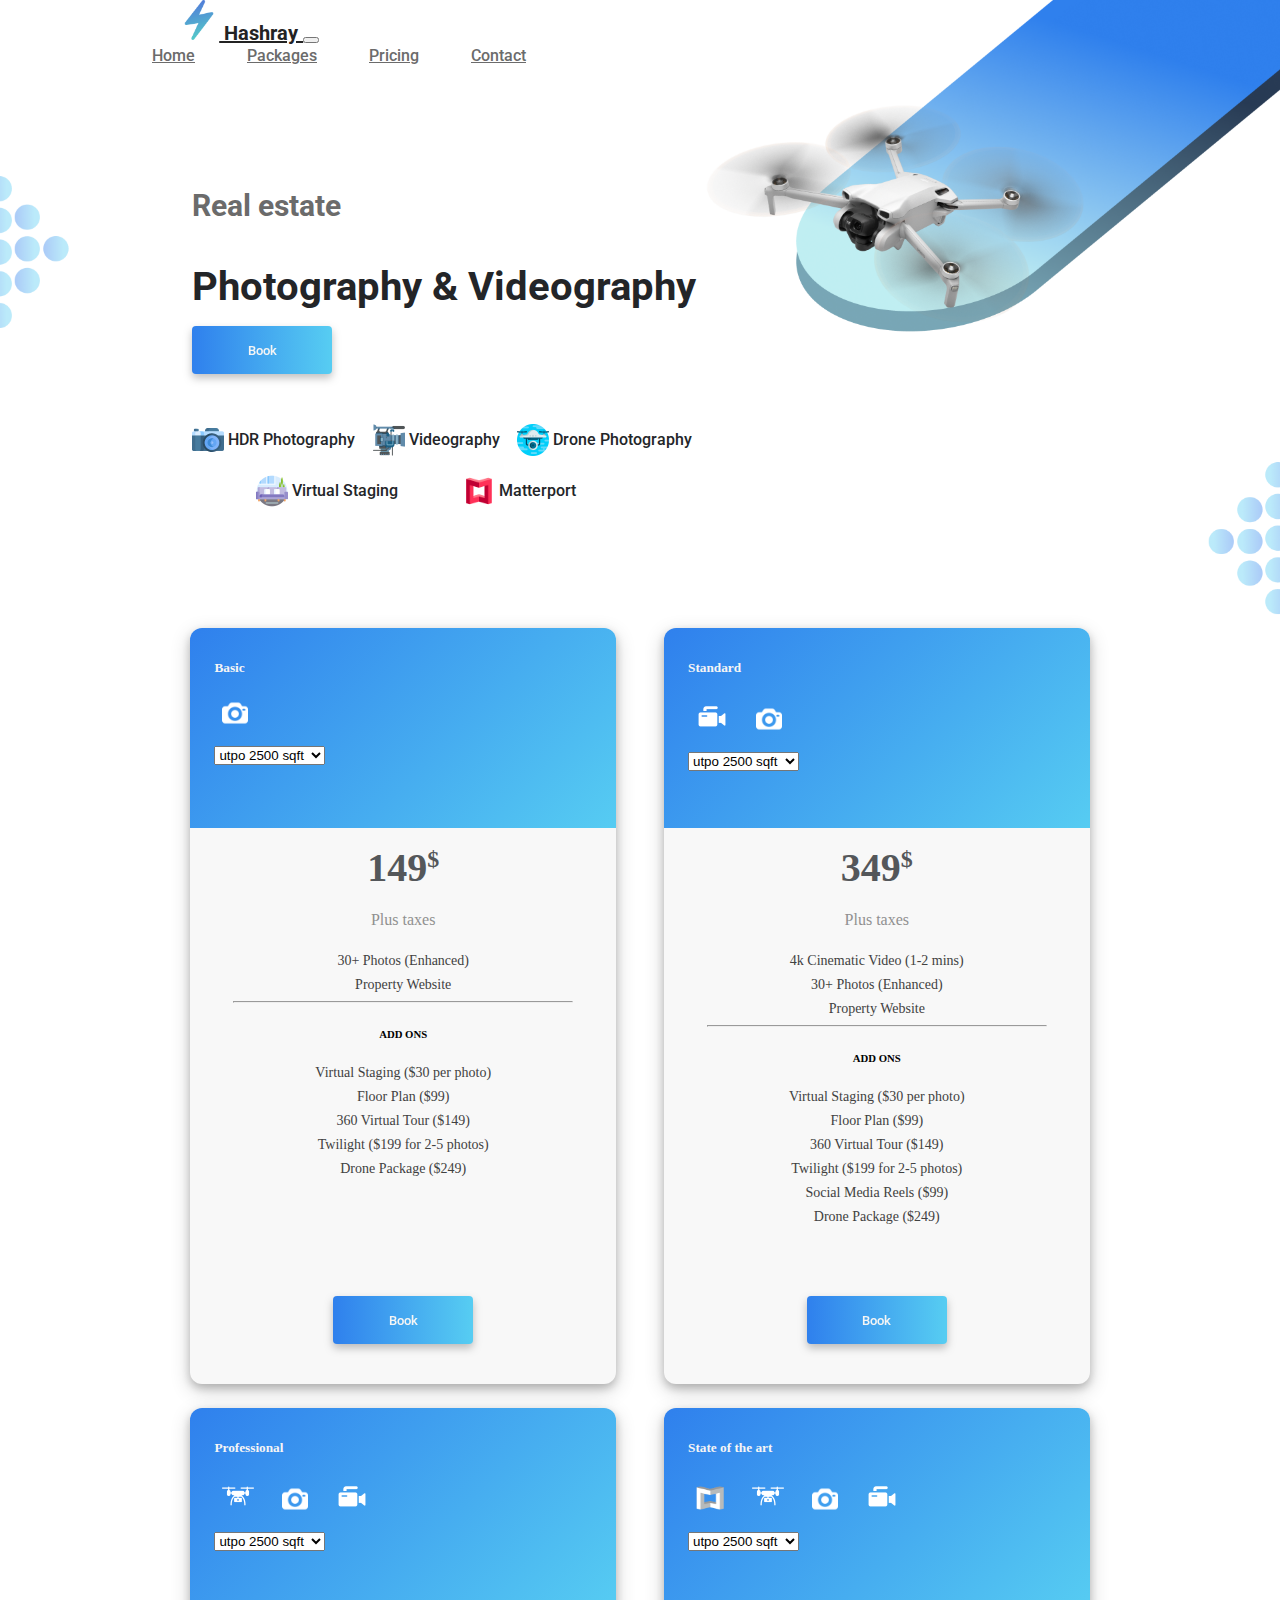
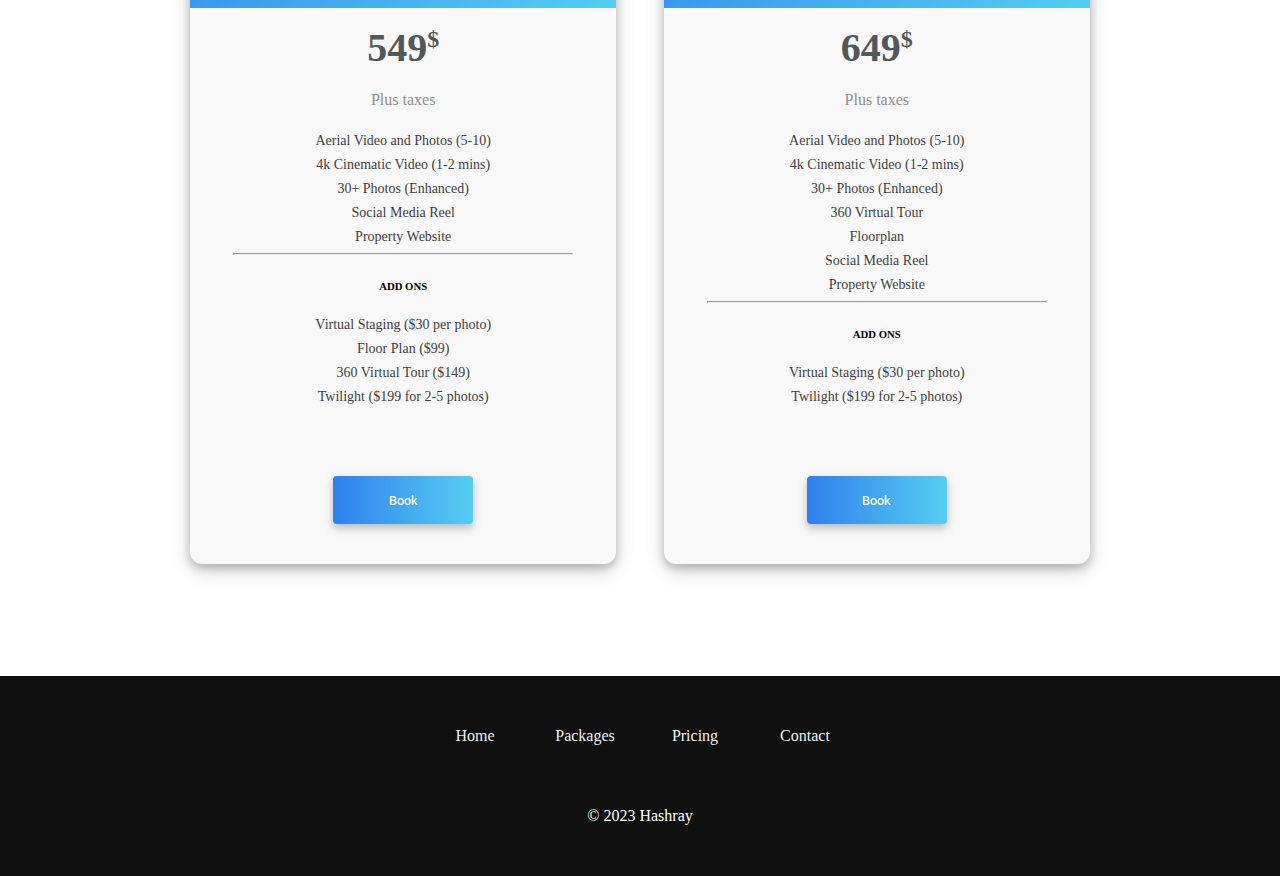
==== commit 326abecd: "Add files via upload" ====
--- a/index.html
+++ b/index.html
@@ -25,9 +25,9 @@
       </button>
       <div class="collapse navbar-collapse" id="navbarNavAltMarkup">
         <div class="navbar-nav justify-content-center">
-          <a class="nav-link active" aria-current="page" href="#pageTop">Home</a>
-          <a class="nav-link" href="#PricingID">Packages</a>
-          <a class="nav-link" href="#PricingID">Pricing</a>
+          <a class="nav-link active" aria-current="page" href="#">Home</a>
+          <a class="nav-link" href="#pricingMoveID">Packages</a>
+          <a class="nav-link" href="#pricingMoveID">Pricing</a>
           <a class="nav-link" href="contact.html">Contact</a>
         </div>
       </div>
@@ -72,6 +72,9 @@
     </div>
   </div>
 
+  <!-- MovetoContainer -->
+  <div  id="pricingMoveID"></div>
+
   <!-- Pricing Container -->
   <div class="PricingContainer" id="PricingID">
     <div class="cardPricing cardOne">
@@ -82,20 +85,26 @@
         <div class="imageContainer">
           <img src="Images/photo-camera.png" class="cardIcon" alt="" width="26px" height="26px">
         </div>
-      </div>
-      <div class="cardBottom">
-        <h3 class="price">149</h3>
-        <p class="taxes">Plus taxes</p>
-        <div class="cardParaContainer">
-          <p class="cardParagraph">30+ Photos</p>
-          <p class="cardParagraph">Photo Enhancements</p>
+        <div class="sqftSelector">
+          <select class="form-select selectorBasic" aria-label="Default select example">
+              <option value="149" selected>utpo 2500 sqft</option>
+              <option value="199">2501-3500 sqft</option>
+              <option value="249">3501-5000 sqft</option>
+          </select>
+      </div>    
+      </div>
+      <div class="cardBottom">
+        <h3 class="price priceBasic">149</h3>
+        <p class="taxes">Plus taxes</p>
+        <div class="cardParaContainer">
+          <p class="cardParagraph">30+ Photos (Enhanced)</p>
           <p class="cardParagraph">Property Website</p>
           <hr>
           <h6>ADD ONS</h6>
           <div class="AddOns">
             <p class="cardParagraph">Virtual Staging ($30 per photo)</p>
-            <p class="cardParagraph">Floor Plan ($99)</p>
-            <p class="cardParagraph">Matterport ($149)</p>
+            <p class="cardParagraph FPBasic">Floor Plan ($99)</p>
+            <p class="cardParagraph VTBasic">360 Virtual Tour ($149)</p>
             <p class="cardParagraph">Twilight ($199 for 2-5 photos)</p>      
             <p class="cardParagraph">Drone Package ($249)</p>      
           </div>      
@@ -113,21 +122,27 @@
           <img src="Images/camcorder.png" class="cardIcon" alt="" width="32px" height="32px">
           <img src="Images/photo-camera.png" class="cardIcon" alt="" width="26px" height="26px">
         </div>
-      </div>
-      <div class="cardBottom">
-        <h3 class="price">349</h3>
+        <div class="sqftSelector">
+            <select class="form-select selectorStandard" aria-label="Default select example">
+                <option value="349" selected>utpo 2500 sqft</option>
+                <option value="449">2501-3500 sqft</option>
+                <option value="549">3501-5000 sqft</option>
+            </select>
+        </div> 
+      </div>
+      <div class="cardBottom">
+        <h3 class="price priceStandard">349</h3>
         <p class="taxes">Plus taxes</p>
         <div class="cardParaContainer">
           <p class="cardParagraph">4k Cinematic Video (1-2 mins)</p>
           <p class="cardParagraph">30+ Photos (Enhanced)</p>
-          <p class="cardParagraph">Digital Twilight (2)</p>
           <p class="cardParagraph">Property Website</p>
           <hr>
           <h6>ADD ONS</h6>
           <div class="AddOns">
             <p class="cardParagraph">Virtual Staging ($30 per photo)</p>
-            <p class="cardParagraph">Floor Plan ($99)</p>
-            <p class="cardParagraph">Matterport ($149)</p>
+            <p class="cardParagraph FPStandard">Floor Plan ($99)</p>
+            <p class="cardParagraph VTStandard">360 Virtual Tour ($149)</p>
             <p class="cardParagraph">Twilight ($199 for 2-5 photos)</p>
             <p class="cardParagraph">Social Media Reels ($99)</p>
             <p class="cardParagraph">Drone Package ($249)</p>  
@@ -147,25 +162,31 @@
           <img src="Images/photo-camera.png" class="cardIcon" alt="" width="26px" height="26px">
           <img src="Images/camcorder.png" class="cardIcon" alt="" width="32px" height="32px">
         </div>
-      </div>
-      <div class="cardBottom">
-        <h3 class="price">549</h3>
+        <div class="sqftSelector">
+            <select class="form-select selectorProfessional" aria-label="Default select example">
+                <option value="449" selected>utpo 2500 sqft</option>
+                <option value="599">2501-3500 sqft</option>
+                <option value="699">3501-5000 sqft</option>
+            </select>
+        </div> 
+      </div>
+      <div class="cardBottom">
+        <h3 class="price priceProfessional">549</h3>
         <p class="taxes">Plus taxes</p>
         <div class="cardParaContainer">
           <p class="cardParagraph">Aerial Video and Photos (5-10)</p>
           <p class="cardParagraph">4k Cinematic Video (1-2 mins)</p>
           <p class="cardParagraph">30+ Photos (Enhanced)</p>
-          <p class="cardParagraph">Digital Twilight (2)</p>
           <p class="cardParagraph">Social Media Reel</p>
           <p class="cardParagraph">Property Website</p>
           <hr>
           <h6>ADD ONS</h6>
           <div class="AddOns">
             <p class="cardParagraph">Virtual Staging ($30 per photo)</p> 
-            <p class="cardParagraph">Floor Plan ($99)</p> 
-            <p class="cardParagraph">Matterport ($149)</p> 
+            <p class="cardParagraph FPProfessional">Floor Plan ($99)</p> 
+            <p class="cardParagraph VTProfessional">360 Virtual Tour ($149)</p> 
             <p class="cardParagraph">Twilight ($199 for 2-5 photos)</p>
-            <p class="cardParagraph">&#x200B</p>    
+            <p class="cardParagraph">&#x200B</p>   
           </div> 
         </div>
 
@@ -183,9 +204,16 @@
           <img src="Images/photo-camera.png" class="cardIcon" alt="" width="26px" height="26px">
           <img src="Images/camcorder.png" class="cardIcon" alt="" width="32px" height="32px">
         </div>
-      </div>
-      <div class="cardBottom">
-        <h3 class="price">649</h3>
+        <div class="sqftSelector">
+            <select class="form-select selectorStateOfTheArt" aria-label="Default select example">
+                <option value="649" selected>utpo 2500 sqft</option>
+                <option value="799">2501-3500 sqft</option>
+                <option value="899">3501-5000 sqft</option>
+            </select>
+        </div> 
+      </div>
+      <div class="cardBottom">
+        <h3 class="price priceStateOfTheArt">649</h3>
         <p class="taxes">Plus taxes</p>
         <div class="cardParaContainer">
           <p class="cardParagraph">Aerial Video and Photos (5-10)</p>
@@ -193,14 +221,13 @@
           <p class="cardParagraph">30+ Photos (Enhanced)</p>
           <p class="cardParagraph">360 Virtual Tour</p>
           <p class="cardParagraph">Floorplan</p>
-          <p class="cardParagraph">Digital Twilight (2)</p>
           <p class="cardParagraph">Social Media Reel</p>
           <p class="cardParagraph">Property Website</p>
           <hr>
           <h6>ADD ONS</h6>
           <div class="AddOns">
             <p class="cardParagraph">Virtual Staging ($30 per photo)</p> 
-            <p class="cardParagraph">Twilight ($199 for 1-5 photos)</p>
+            <p class="cardParagraph">Twilight ($199 for 2-5 photos)</p>
              <p class="cardParagraph">&#x200B</p>
           </div>
         </div>
@@ -213,19 +240,19 @@
   <footer class="footerContainer" id="footerID">
     <div class="footerNavContainer">
       <ul class="footerNav">
-        <li class="footer-item"><a href="#pageTop" class="footer-anchor">Home</a></li>
-        <li class="footer-item"><a href="#PricingID" class="footer-anchor">Packages</a></li>
-        <li class="footer-item"><a href="#PricingID" class="footer-anchor">Pricing</a></li>
+        <li class="footer-item"><a href="#" class="footer-anchor">Home</a></li>
+        <li class="footer-item"><a href="#pricingMoveID" class="footer-anchor">Packages</a></li>
+        <li class="footer-item"><a href="#pricingMoveID" class="footer-anchor">Pricing</a></li>
         <li class="footer-item"><a href="contact.html" class="footer-anchor">Contact</a></li>
       </ul>
     </div>
     <div class="copyrightContainer">
       <p class="copyright">© 2023 Hashray</p>
     </div>    
-  </footer>
+  </footer>  
   
-
   <script src="https://cdn.jsdelivr.net/npm/bootstrap@5.2.3/dist/js/bootstrap.bundle.min.js" integrity="sha384-kenU1KFdBIe4zVF0s0G1M5b4hcpxyD9F7jL+jjXkk+Q2h455rYXK/7HAuoJl+0I4" crossorigin="anonymous"></script>
+  <script src="index.js"></script>
 </body>
 
 
--- a/app.css
+++ b/app.css
@@ -162,7 +162,7 @@
 .cardTop {
     /* background-color: #56CCF2; */
     background: linear-gradient(135deg, #2F80ED, #56CCF2);
-    height: 160px;
+    height: 200px;
     border-radius: 12px 12px 0px 0px;
     display: flex;
     flex-direction: column;
@@ -187,13 +187,18 @@
     margin-bottom: 8px;
 }
 
+.sqftSelector {
+    width: 60%;
+    margin: 16px 24px;
+}
+
 
 .cardBottom {
     display: flex;
     flex-direction: column;
     justify-content: flex-start;
     align-items: center;
-    height: 480px;
+    height: 460px;
 }
 
 .cardParaContainer {
@@ -202,7 +207,11 @@
 }
 
 
-.price {
+.price,
+.priceBasic,
+.priceStandard,
+.priceProfessional,
+.priceStateOfTheArt {
     font-weight: 800;
     font-size: 40px;
     margin: 16px 0px 4px 0px;
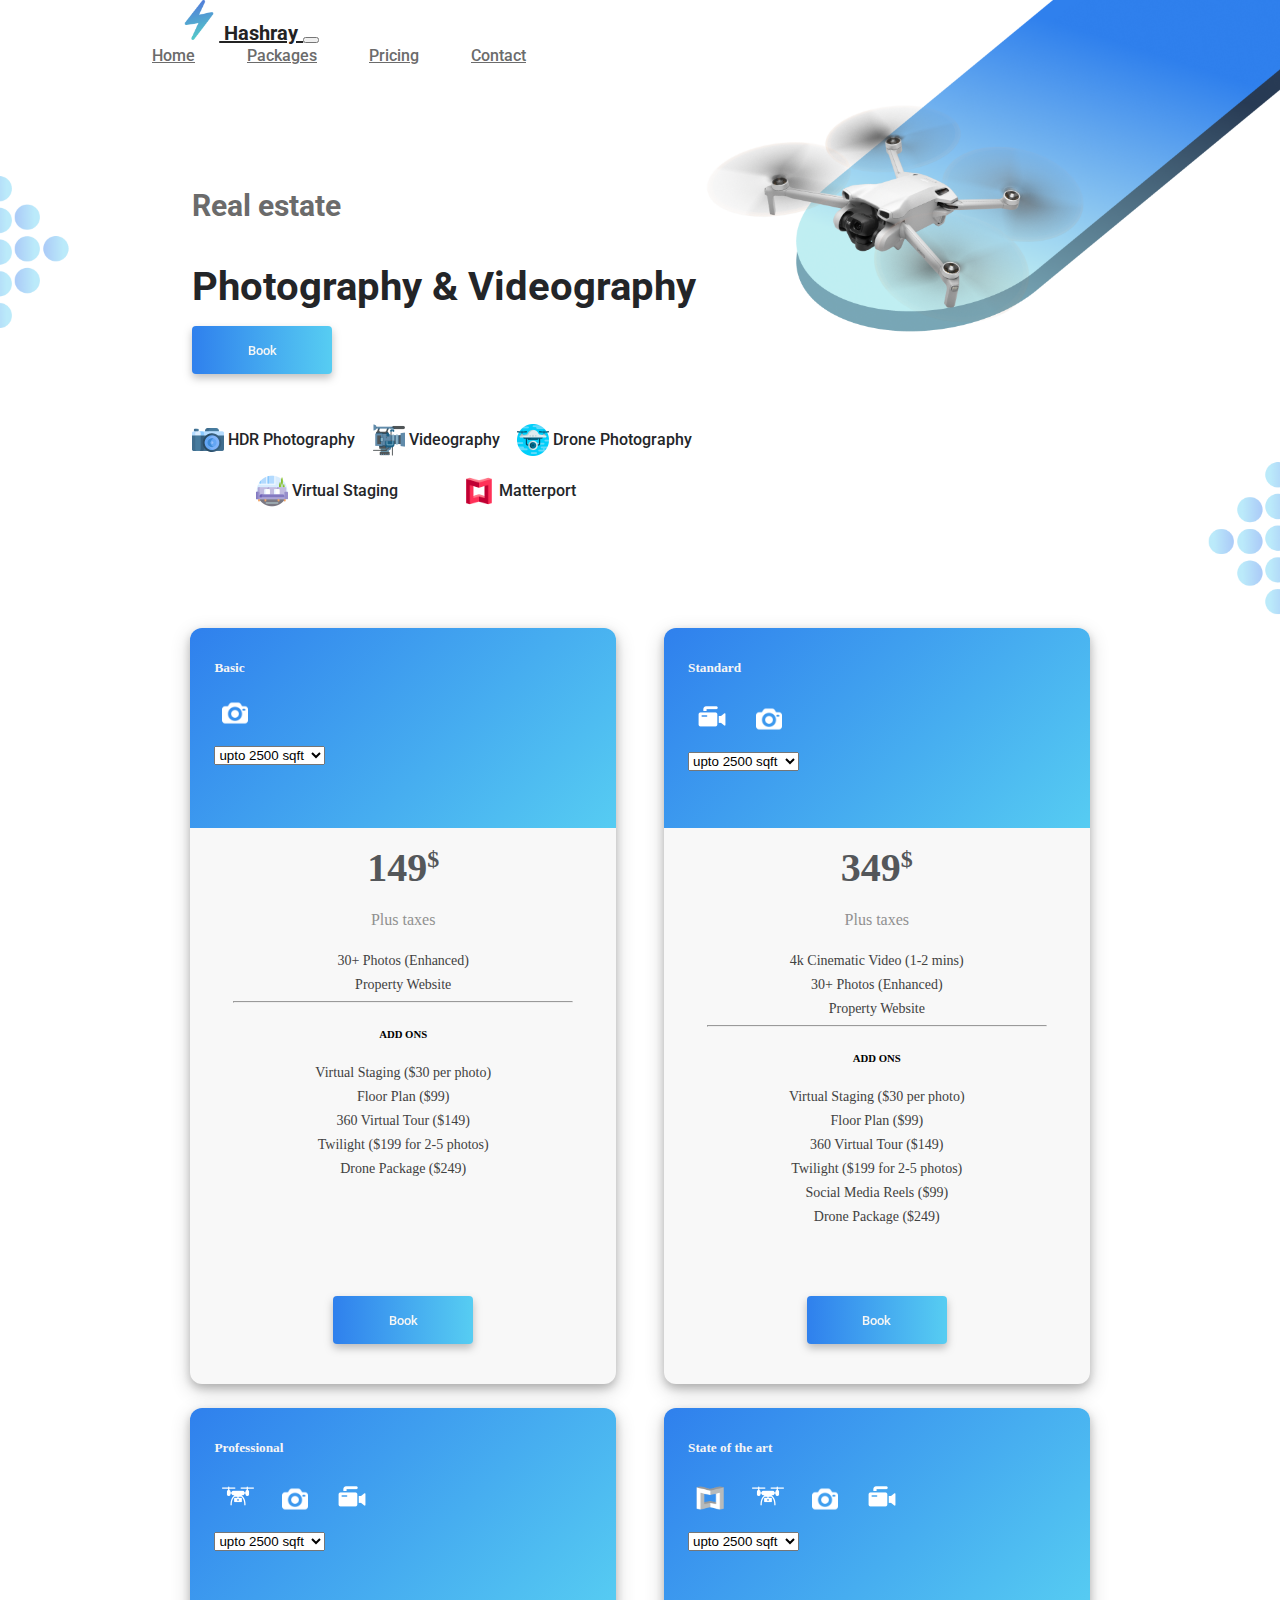
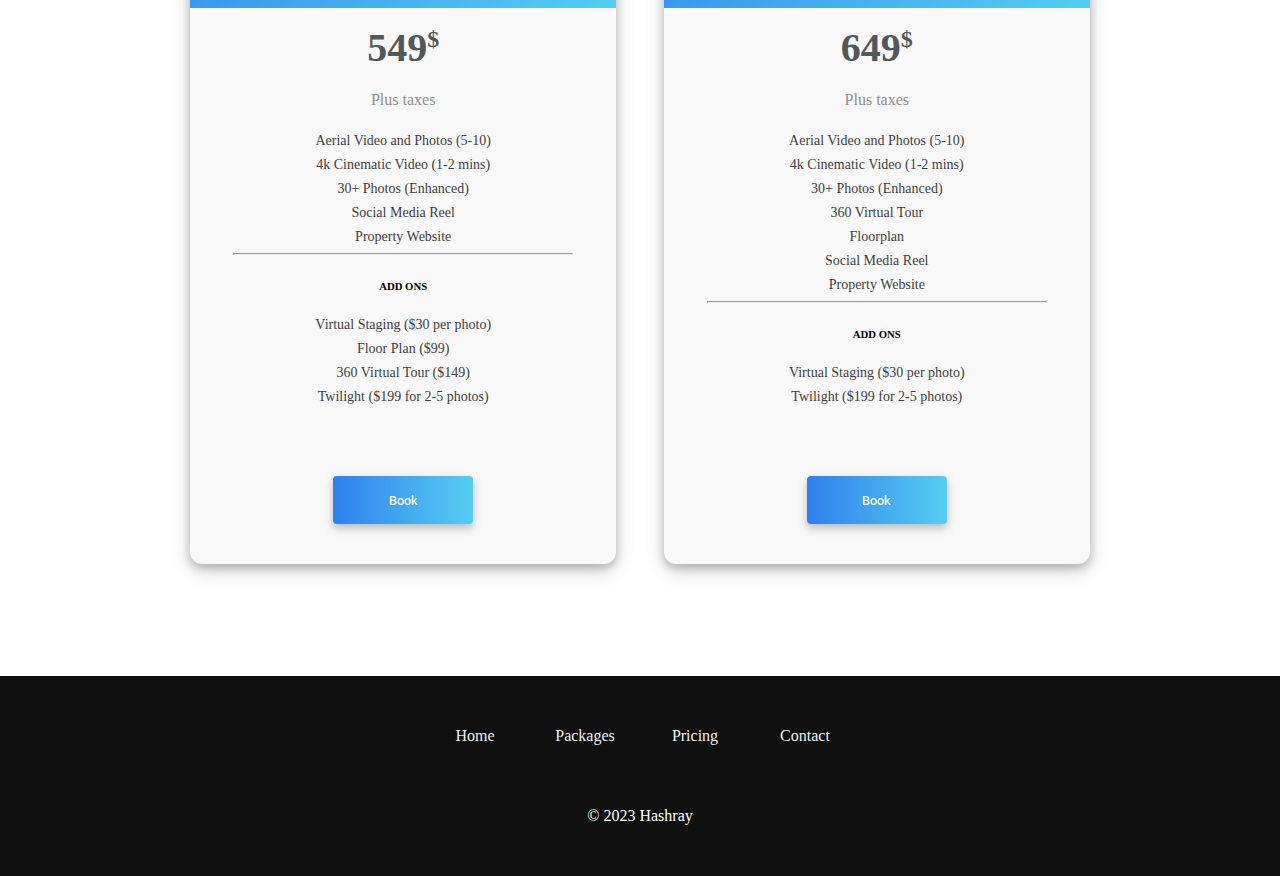
==== commit 55e546c6: "Add files via upload" ====
--- a/index.html
+++ b/index.html
@@ -87,7 +87,7 @@
         </div>
         <div class="sqftSelector">
           <select class="form-select selectorBasic" aria-label="Default select example">
-              <option value="149" selected>utpo 2500 sqft</option>
+              <option value="149" selected>upto 2500 sqft</option>
               <option value="199">2501-3500 sqft</option>
               <option value="249">3501-5000 sqft</option>
           </select>
@@ -124,7 +124,7 @@
         </div>
         <div class="sqftSelector">
             <select class="form-select selectorStandard" aria-label="Default select example">
-                <option value="349" selected>utpo 2500 sqft</option>
+                <option value="349" selected>upto 2500 sqft</option>
                 <option value="449">2501-3500 sqft</option>
                 <option value="549">3501-5000 sqft</option>
             </select>
@@ -164,7 +164,7 @@
         </div>
         <div class="sqftSelector">
             <select class="form-select selectorProfessional" aria-label="Default select example">
-                <option value="449" selected>utpo 2500 sqft</option>
+                <option value="449" selected>upto 2500 sqft</option>
                 <option value="599">2501-3500 sqft</option>
                 <option value="699">3501-5000 sqft</option>
             </select>
@@ -206,7 +206,7 @@
         </div>
         <div class="sqftSelector">
             <select class="form-select selectorStateOfTheArt" aria-label="Default select example">
-                <option value="649" selected>utpo 2500 sqft</option>
+                <option value="649" selected>upto 2500 sqft</option>
                 <option value="799">2501-3500 sqft</option>
                 <option value="899">3501-5000 sqft</option>
             </select>
